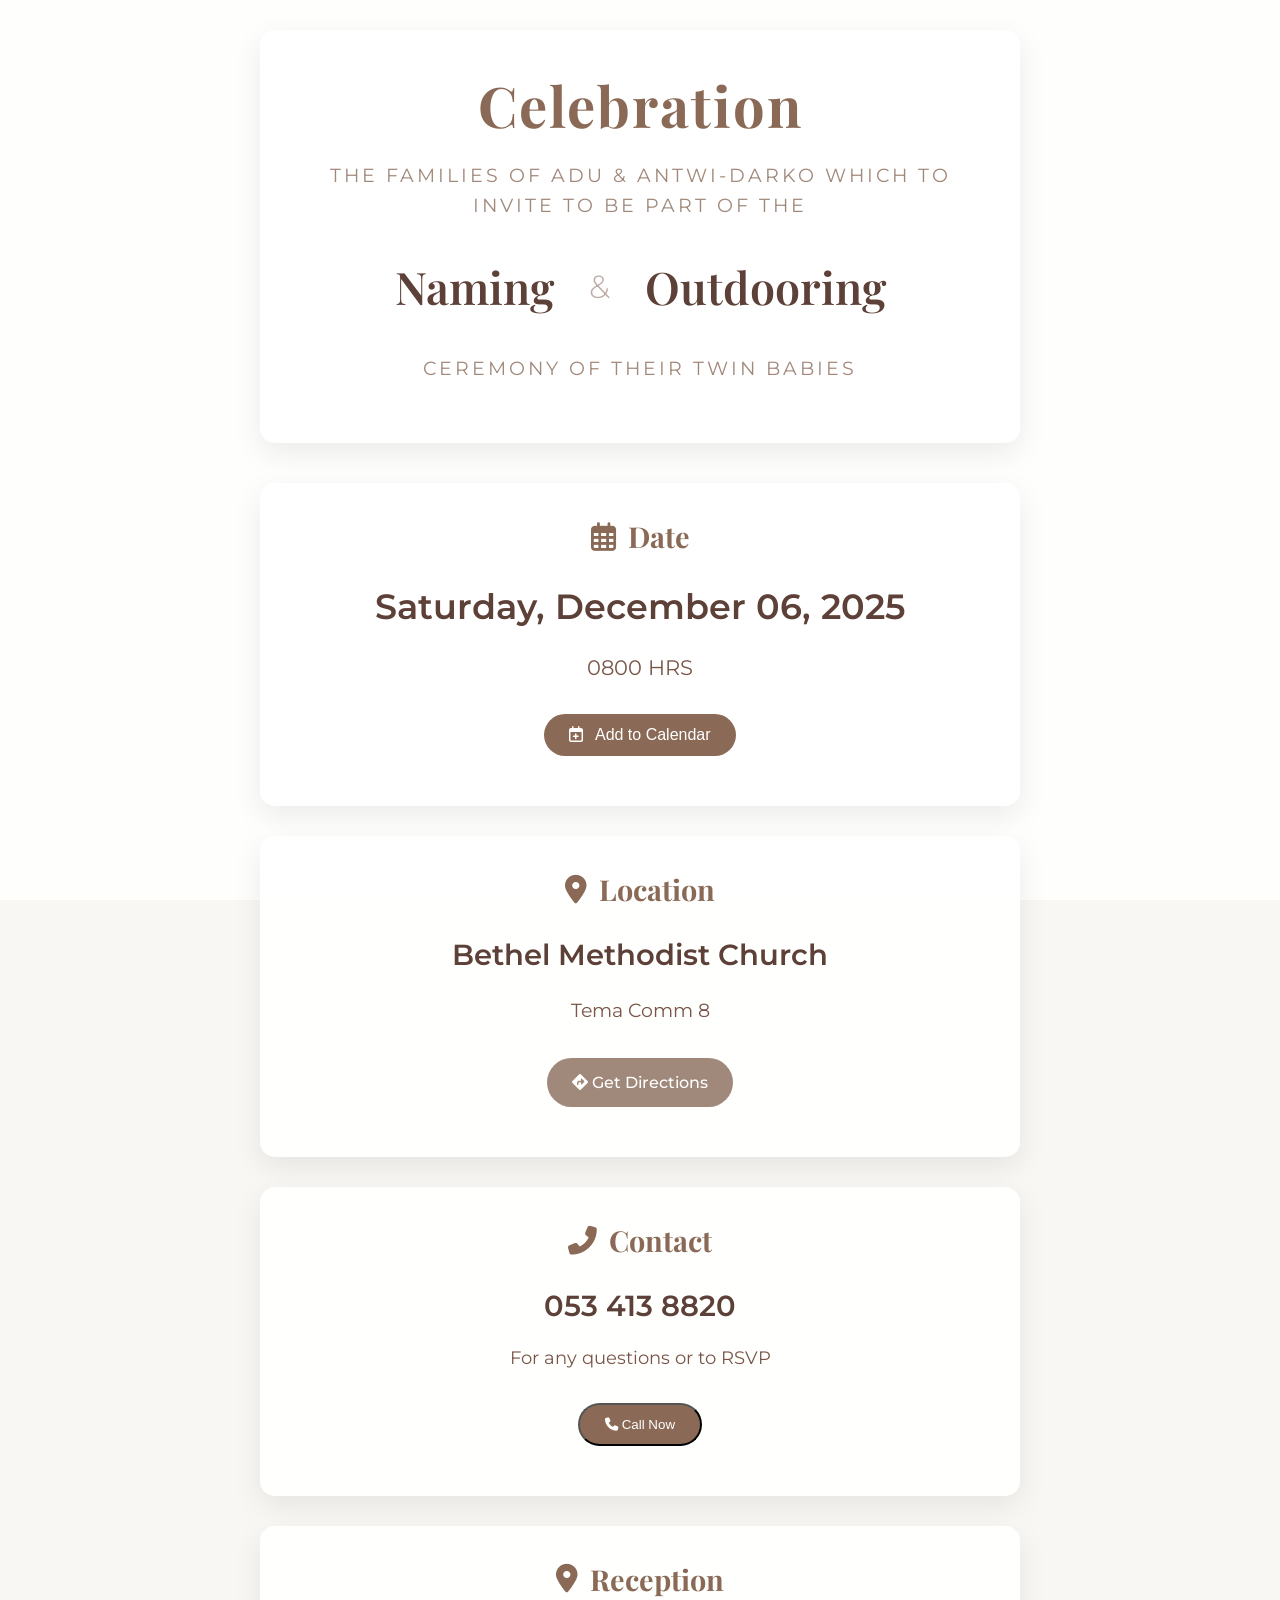
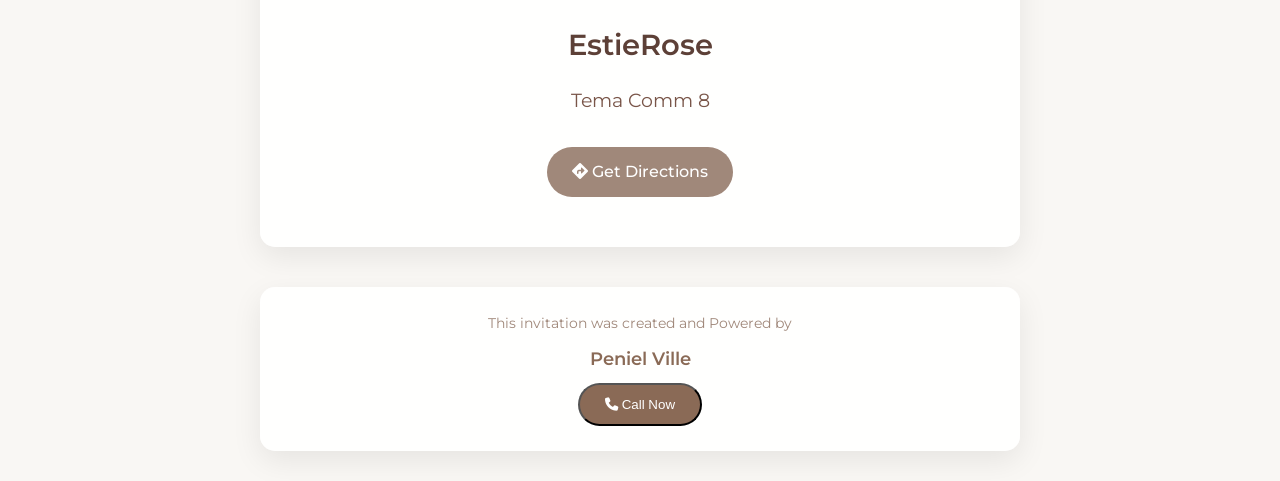
==== index.html @ 97fcf3f8 "update on file name" ====
<!DOCTYPE html>
<html lang="en">
<head>
    <meta charset="UTF-8">
    <meta name="viewport" content="width=device-width, initial-scale=1.0">
    <title>Adu & Antwi-Darko - Outdooring Ceremony Invitation</title>
    <link rel="stylesheet" href="https://cdnjs.cloudflare.com/ajax/libs/font-awesome/6.4.0/css/all.min.css">
    <link href="https://fonts.googleapis.com/css2?family=Playfair+Display:wght@400;600;700&family=Montserrat:wght@300;400;500&display=swap" rel="stylesheet">
    <link rel="stylesheet" href="/style.css">
   <link rel="stylesheet" href="/responsive.css">
</head>
<body>
    <div class="container">
        <header>
            <h1>Celebration</h1>
            <div class="subtitle">The Families of Adu & Antwi-Darko which to invite to be part of the</div>
            
            <div class="couple-names">
                <div class="name">Naming</div>
                <div class="and">&</div>
                <div class="name">Outdooring</div>
            </div>
            
            <p class="subtitle">Ceremony of their twin babies</p>
        </header>
        
        <!-- Date & Calendar Section -->
        <div class="section">
            <h2 class="section-title"><i class="far fa-calendar-alt"></i> Date</h2>
            <div class="date-info">
                <div class="date">Saturday, December 06, 2025</div>
                <div class="time">0800 HRS</div>
                <button class="calendar-btn" id="addToCalendarBtn">
                    <i class="far fa-calendar-plus"></i> Add to Calendar
                </button>
            </div>
        </div>
        
        <!-- Location Section -->
        <div class="section">
            <h2 class="section-title"><i class="fas fa-map-marker-alt"></i> Location</h2>
            <div class="location-info">
                <div class="location">Bethel Methodist Church</div>
                <div class="address">Tema Comm 8</div>
                <a target="_blank" href="https://maps.app.goo.gl/rVMwkoLLuGjv6kPw7?g_st=ipc" class="map-btn">
                    <i class="fas fa-directions"></i> Get Directions
                </a>
            </div>
        </div>
        
        <!-- Contact Section -->
        <div class="section">
            <h2 class="section-title"><i class="fas fa-phone-alt"></i> Contact</h2>
            <div class="contact-info">
                <div class="phone-number">053 413 8820</div>
                <div class="phone-subtext">For any questions or to RSVP</div>
                <button class="call-btn" id="contactCallBtn">
                    <i class="fas fa-phone"></i> Call Now
                </button>
            </div>
        </div>
        
        <!-- Reception Section -->
        <div class="section">
            <h2 class="section-title"><i class="fas fa-map-marker-alt"></i> Reception</h2>
            <div class="location-info">
                <div class="location">EstieRose</div>
                <div class="address">Tema Comm 8</div>
                <a target="_blank" href="https://maps.app.goo.gl/viGDdYcareRw3Sb57?g_st=am

Reception @EstieRose Comm 8, Tema." class="map-btn">
                    <i class="fas fa-directions"></i> Get Directions
                </a>
            </div>
        </div>
        
        <footer>
            <p>This invitation was created and Powered by</p>
            <div class="footer-logo">Peniel Ville</div>
            <button class="call-btn" id="footerCallBtn">
                    <i class="fas fa-phone"></i> Call Now
                </button>
        </footer>
    </div>
    
    <!-- Contact Modal -->
    <div id="contactModal" class="modal">
        <div class="modal-content">
            <span class="close-btn" id="closeContactModal">&times;</span>
            <h2 class="section-title" style="justify-content: flex-start; margin-bottom: 30px;">
                <i class="fas fa-phone-alt"></i> Contact Numbers
            </h2>
            <p style="margin-bottom: 25px; color: #666;">Choose a number to call:</p>
            
            <div class="contact-options">
                <a href="tel:233534138820" class="contact-option">
                    <i class="fas fa-phone"></i>
                    <span>053 413 8820</span>
                </a>
                <a href="tel:233269397654" class="contact-option">
                    <i class="fas fa-phone"></i>
                    <span>026 939 7654</span>
                </a>
            </div>
        </div>
    </div>

    <div id="contactModals" class="modal">
        <div class="modal-content">
            <span class="close-btn" id="closeContactModal">&times;</span>
            <h2 class="section-title" style="justify-content: flex-start; margin-bottom: 30px;">
                <i class="fas fa-phone-alt"></i> Contact Numbers
            </h2>
            <p style="margin-bottom: 25px; color: #666;">Choose a number to call:</p>
            
            <div class="contact-options">
                <a href="tel:233574428980" class="contact-option">
                    <i class="fas fa-phone"></i>
                    <span>057 442 8980</span>
                </a>
                <a href="tel:233249356352" class="contact-option">
                    <i class="fas fa-phone"></i>
                    <span>024 935 6352</span>
                </a>
            </div>
        </div>
    </div>
    
    <!-- Calendar Modal -->
    <div id="calendarModal" class="modal">
        <div class="modal-content">
            <span class="close-btn" id="closeModal">&times;</span>
            <h2 class="section-title" style="justify-content: flex-start; margin-bottom: 30px;">
                <i class="far fa-calendar-alt"></i> Add to Calendar
            </h2>
            <p style="margin-bottom: 20px; color: #666;">Select your calendar to add this event:</p>
            
            <div class="calendar-options">
                <a href="#" class="calendar-option" id="googleCalendar">
                    <i class="fab fa-google"></i>
                    <span>Google Calendar</span>
                </a>
                <a href="#" class="calendar-option" id="appleCalendar">
                    <i class="fab fa-apple"></i>
                    <span>Apple Calendar</span>
                </a>
                <a href="#" class="calendar-option" id="outlookCalendar">
                    <i class="fab fa-microsoft"></i>
                    <span>Outlook</span>
                </a>
                <a href="#" class="calendar-option" id="downloadIcs">
                    <i class="fas fa-download"></i>
                    <span>Download .ics file</span>
                </a>
            </div>
        </div>
    </div>

    <script>
        // Contact Modal Functionality
        const contactCallBtn = document.getElementById('contactCallBtn');
        const footerCallBtn = document.getElementById('footerCallBtn');
        const contactModals = document.getElementById('contactModals');
        const closeContactModal = document.getElementById('closeContactModal');
        
        // Open contact modal when "Call Now" is clicked
        contactCallBtn.addEventListener('click', function() {
            contactModal.style.display = 'flex';
        });
        
        footerCallBtn.addEventListener('click', function() {
            contactModals.style.display = 'flex';
        });
        
        // Close modal when X is clicked
        closeContactModal.addEventListener('click', function() {
            contactModal.style.display = 'none';
        });
        closeContactModal.addEventListener('click', function() {
            contactModals.style.display = 'none';
        });
        
        // Close modal when clicking outside of it
        window.addEventListener('click', function(event) {
            if (event.target === contactModal) {
                contactModal.style.display = 'none';
            }
        });
        
        // Calendar Modal Functionality
        const calendarBtn = document.getElementById('addToCalendarBtn');
        const calendarModal = document.getElementById('calendarModal');
        const closeModal = document.getElementById('closeModal');
        
        // Open modal when "Add to Calendar" is clicked
        calendarBtn.addEventListener('click', function() {
            calendarModal.style.display = 'flex';
        });
        
        // Close modal when X is clicked
        closeModal.addEventListener('click', function() {
            calendarModal.style.display = 'none';
        });
        
        // Close modal when clicking outside of it
        window.addEventListener('click', function(event) {
            if (event.target === calendarModal) {
                calendarModal.style.display = 'none';
            }
        });
        
        // Calendar option click handlers
        document.getElementById('googleCalendar').addEventListener('click', function(e) {
            e.preventDefault();
            const eventTitle = 'Naming & Outdooring Ceremony - Adu & Antwi-Darko';
            const eventDescription = 'Naming and Outdooring ceremony of twin babies';
            const location = 'Bethel Methodist Church, Tema Comm 8';
            const startDate = '20251206T080000';
            const endDate = '20251206T120000';
            
            const googleCalendarUrl = `https://calendar.google.com/calendar/render?action=TEMPLATE&text=${encodeURIComponent(eventTitle)}&details=${encodeURIComponent(eventDescription)}&location=${encodeURIComponent(location)}&dates=${startDate}/${endDate}`;
            window.open(googleCalendarUrl, '_blank');
        });
        
        document.getElementById('appleCalendar').addEventListener('click', function(e) {
            e.preventDefault();
            const icsContent = generateICSContent();
            const blob = new Blob([icsContent], { type: 'text/calendar' });
            const url = URL.createObjectURL(blob);
            const link = document.createElement('a');
            link.href = url;
            link.download = 'naming-outdooring.ics';
            document.body.appendChild(link);
            link.click();
            document.body.removeChild(link);
            URL.revokeObjectURL(url);
        });
        
        document.getElementById('outlookCalendar').addEventListener('click', function(e) {
            e.preventDefault();
            const eventTitle = 'Naming & Outdooring Ceremony - Adu & Antwi-Darko';
            const eventDescription = 'Naming and Outdooring ceremony of twin babies';
            const location = 'Bethel Methodist Church, Tema Comm 8';
            const startDate = '2025-12-06T08:00:00';
            const endDate = '2025-12-06T12:00:00';
            
            const outlookUrl = `https://outlook.live.com/calendar/0/deeplink/compose?subject=${encodeURIComponent(eventTitle)}&body=${encodeURIComponent(eventDescription)}&location=${encodeURIComponent(location)}&startdt=${encodeURIComponent(startDate)}&enddt=${encodeURIComponent(endDate)}`;
            window.open(outlookUrl, '_blank');
        });
        
        document.getElementById('downloadIcs').addEventListener('click', function(e) {
            e.preventDefault();
            const icsContent = generateICSContent();
            const blob = new Blob([icsContent], { type: 'text/calendar' });
            const url = URL.createObjectURL(blob);
            const link = document.createElement('a');
            link.href = url;
            link.download = 'naming-outdooring.ics';
            document.body.appendChild(link);
            link.click();
            document.body.removeChild(link);
            URL.revokeObjectURL(url);
        });
        
        // Function to generate ICS file content
        function generateICSContent() {
            const icsContent = `BEGIN:VCALENDAR
VERSION:2.0
PRODID:-//Naming & Outdooring Ceremony//EN
CALSCALE:GREGORIAN
METHOD:PUBLISH
X-WR-CALNAME:Naming & Outdooring Ceremony
X-WR-TIMEZONE:Africa/Accra
BEGIN:VEVENT
UID:naming-outdooring-2025@example.com
DTSTAMP:20251203T000000Z
DTSTART:20251206T080000
DTEND:20251206T120000
SUMMARY:Naming & Outdooring Ceremony - Adu & Antwi-Darko
DESCRIPTION:Naming and Outdooring ceremony of the twin babies of the Adu & Antwi-Darko families
LOCATION:Bethel Methodist Church, Tema Comm 8, Ghana
STATUS:CONFIRMED
SEQUENCE:0
END:VEVENT
END:VCALENDAR`;
            return icsContent;
        }
        
        // Map button click handler
        // document.querySelector('.map-btn').addEventListener('click', function(e) {
        //     e.preventDefault();
        //     alert('This would open a map to the location. ');
        // });
        
        // Gift registry button click handler
        document.querySelector('.gift-btn').addEventListener('click', function(e) {
            e.preventDefault();
            alert('This would open the gift registry. This is a demo.');
        });
        
        // Add some visual effect when page loads
        document.addEventListener('DOMContentLoaded', function() {
            const sections = document.querySelectorAll('.section');
            sections.forEach((section, index) => {
                section.style.opacity = '0';
                section.style.transform = 'translateY(20px)';
                
                setTimeout(() => {
                    section.style.transition = 'opacity 0.6s ease, transform 0.6s ease';
                    section.style.opacity = '1';
                    section.style.transform = 'translateY(0)';
                }, 300 + (index * 200));
            });
        });
    </script>
</body>
</html>
---- style.css ----
* {
            margin: 0;
            padding: 0;
            box-sizing: border-box;
        }
        
        body {
            font-family: 'Montserrat', sans-serif;
            background-color: #f9f7f4;
            color: #333;
            line-height: 1.6;
            background-image: url('https://images.unsplash.com/photo-1511795409834-ef04bbd61622?ixlib=rb-1.2.1&auto=format&fit=crop&w=1350&q=80');
            background-size: cover;
            background-position: center;
            background-attachment: fixed;
            position: relative;
        }
        
        body::before {
            content: '';
            position: fixed;
            top: 0;
            left: 0;
            width: 100%;
            height: 100%;
            background-color: rgba(255, 255, 255, 0.85);
            z-index: -1;
        }
        
        .container {
            max-width: 800px;
            margin: 0 auto;
            padding: 30px 20px;
        }
        
        header {
            text-align: center;
            margin-bottom: 40px;
            padding: 30px;
            background-color: rgba(255, 255, 255, 0.9);
            border-radius: 15px;
            box-shadow: 0 10px 30px rgba(0, 0, 0, 0.08);
        }
        
        h1 {
            font-family: 'Playfair Display', serif;
            font-size: 3.5rem;
            font-weight: 700;
            color: #8a6a56;
            margin-bottom: 10px;
            letter-spacing: 2px;
        }
        
        .subtitle {
            font-size: 1.2rem;
            color: #a0887a;
            font-weight: 400;
            letter-spacing: 3px;
            text-transform: uppercase;
            margin-bottom: 30px;
        }
        
        .couple-names {
            display: flex;
            justify-content: center;
            align-items: center;
            margin: 30px 0;
            flex-wrap: wrap;
        }
        
        .name {
            font-family: 'Playfair Display', serif;
            font-size: 2.8rem;
            font-weight: 600;
            color: #5d4037;
            padding: 0 25px;
            position: relative;
        }
        
        .and {
            font-size: 2rem;
            color: #bcaaa4;
            font-weight: 300;
            margin: 0 10px;
        }
        
        .section {
            background-color: rgba(255, 255, 255, 0.9);
            border-radius: 15px;
            padding: 30px;
            margin-bottom: 30px;
            box-shadow: 0 10px 30px rgba(0, 0, 0, 0.08);
        }
        
        .section-title {
            font-family: 'Playfair Display', serif;
            font-size: 1.8rem;
            color: #8a6a56;
            margin-bottom: 20px;
            text-align: center;
            display: flex;
            align-items: center;
            justify-content: center;
        }
        
        .section-title i {
            margin-right: 12px;
        }
        
        .date-info, .location-info, .contact-info, .gift-info {
            text-align: center;
            margin: 20px 0;
        }
        
        .date {
            font-size: 2.2rem;
            font-weight: 600;
            color: #5d4037;
            margin-bottom: 15px;
        }
        
        .time {
            font-size: 1.3rem;
            color: #795548;
            margin-bottom: 20px;
        }
        
        .calendar-btn {
            display: inline-block;
            background-color: #8a6a56;
            color: white;
            padding: 12px 25px;
            border-radius: 50px;
            text-decoration: none;
            font-weight: 500;
            margin-top: 10px;
            transition: all 0.3s ease;
            border: none;
            cursor: pointer;
            font-size: 1rem;
        }
        
        .calendar-btn:hover {
            background-color: #6d5241;
            transform: translateY(-3px);
            box-shadow: 0 5px 15px rgba(0, 0, 0, 0.1);
        }
        
        .calendar-btn i {
            margin-right: 8px;
        }
        
        .location {
            font-size: 1.8rem;
            font-weight: 600;
            color: #5d4037;
            margin-bottom: 15px;
        }
        
        .address {
            font-size: 1.2rem;
            color: #795548;
            margin-bottom: 20px;
            line-height: 1.8;
        }
        
        .map-btn {
            display: inline-block;
            background-color: #a0887a;
            color: white;
            padding: 12px 25px;
            border-radius: 50px;
            text-decoration: none;
            font-weight: 500;
            margin-top: 10px;
            transition: all 0.3s ease;
        }
        
        .map-btn:hover {
            background-color: #8a6a56;
            transform: translateY(-3px);
            box-shadow: 0 5px 15px rgba(0, 0, 0, 0.1);
        }
        
        .phone-number {
            font-size: 1.8rem;
            font-weight: 600;
            color: #5d4037;
            margin-bottom: 15px;
        }
        
        .phone-subtext {
            font-size: 1.1rem;
            color: #795548;
            margin-bottom: 20px;
        }
        
        .call-btn {
            display: inline-block;
            background-color: #8a6a56;
            color: white;
            padding: 12px 25px;
            border-radius: 50px;
            text-decoration: none;
            font-weight: 500;
            margin-top: 10px;
            transition: all 0.3s ease;
        }
        
        .call-btn:hover {
            background-color: #6d5241;
            transform: translateY(-3px);
            box-shadow: 0 5px 15px rgba(0, 0, 0, 0.1);
        }
        
        .gift-text {
            font-size: 1.2rem;
            color: #795548;
            margin-bottom: 25px;
            line-height: 1.8;
        }
        
        .gift-btn {
            display: inline-block;
            background-color: #a0887a;
            color: white;
            padding: 12px 25px;
            border-radius: 50px;
            text-decoration: none;
            font-weight: 500;
            margin-top: 10px;
            transition: all 0.3s ease;
        }
        
        .gift-btn:hover {
            background-color: #8a6a56;
            transform: translateY(-3px);
            box-shadow: 0 5px 15px rgba(0, 0, 0, 0.1);
        }
        
        footer {
            text-align: center;
            margin-top: 40px;
            padding: 25px;
            color: #a0887a;
            font-size: 0.9rem;
            background-color: rgba(255, 255, 255, 0.9);
            border-radius: 15px;
            box-shadow: 0 10px 30px rgba(0, 0, 0, 0.08);
        }
        
        .footer-logo {
            font-weight: 600;
            color: #8a6a56;
            margin-top: 10px;
            font-size: 1.1rem;
        }

        /* Calendar Modal */
        .modal {
            display: none;
            position: fixed;
            z-index: 100;
            left: 0;
            top: 0;
            width: 100%;
            height: 100%;
            background-color: rgba(0, 0, 0, 0.7);
            align-items: center;
            justify-content: center;
        }
        
        .modal-content {
            background-color: white;
            padding: 30px;
            border-radius: 15px;
            width: 90%;
            max-width: 500px;
            box-shadow: 0 15px 40px rgba(0, 0, 0, 0.2);
            position: relative;
        }
        
        .close-btn {
            position: absolute;
            top: 15px;
            right: 20px;
            font-size: 1.8rem;
            color: #8a6a56;
            cursor: pointer;
        }
        
        .calendar-options {
            display: flex;
            flex-direction: column;
            gap: 15px;
            margin-top: 20px;
        }
        
        .calendar-option {
            display: flex;
            align-items: center;
            padding: 15px;
            border: 1px solid #e0e0e0;
            border-radius: 10px;
            transition: all 0.3s ease;
            text-decoration: none;
            color: #333;
        }
        
        .calendar-option:hover {
            background-color: #f5f5f5;
            transform: translateY(-3px);
            box-shadow: 0 5px 15px rgba(0, 0, 0, 0.05);
        }
        
        .calendar-option i {
            font-size: 1.5rem;
            margin-right: 15px;
            color: #8a6a56;
            width: 30px;
        }
        
        .calendar-option span {
            font-weight: 500;
        }

        /* Contact Modal */
        .contact-options {
            display: flex;
            flex-direction: column;
            gap: 15px;
            margin-top: 20px;
        }
        
        .contact-option {
            display: flex;
            align-items: center;
            padding: 15px;
            border: 1px solid #e0e0e0;
            border-radius: 10px;
            transition: all 0.3s ease;
            text-decoration: none;
            color: #333;
        }
        
        .contact-option:hover {
            background-color: #f5f5f5;
            transform: translateY(-3px);
            box-shadow: 0 5px 15px rgba(0, 0, 0, 0.05);
        }
        
        .contact-option i {
            font-size: 1.5rem;
            margin-right: 15px;
            color: #8a6a56;
            width: 30px;
        }
        
        .contact-option span {
            font-weight: 500;
        }
---- responsive.css ----
@media (max-width: 768px) {
            h1 {
                font-size: 2.5rem;
            }
            
            .name {
                font-size: 2rem;
            }
            
            .date {
                font-size: 1.8rem;
            }
            
            .phone-number {
                font-size: 1.5rem;
            }
            
            .container {
                padding: 15px;
            }
            
            .section {
                padding: 20px;
            }
        }
        
        @media (max-width: 480px) {
            .couple-names {
                flex-direction: column;
            }
            
            .name {
                padding: 10px 0;
            }
            
            .and {
                margin: 10px 0;
            }
        }
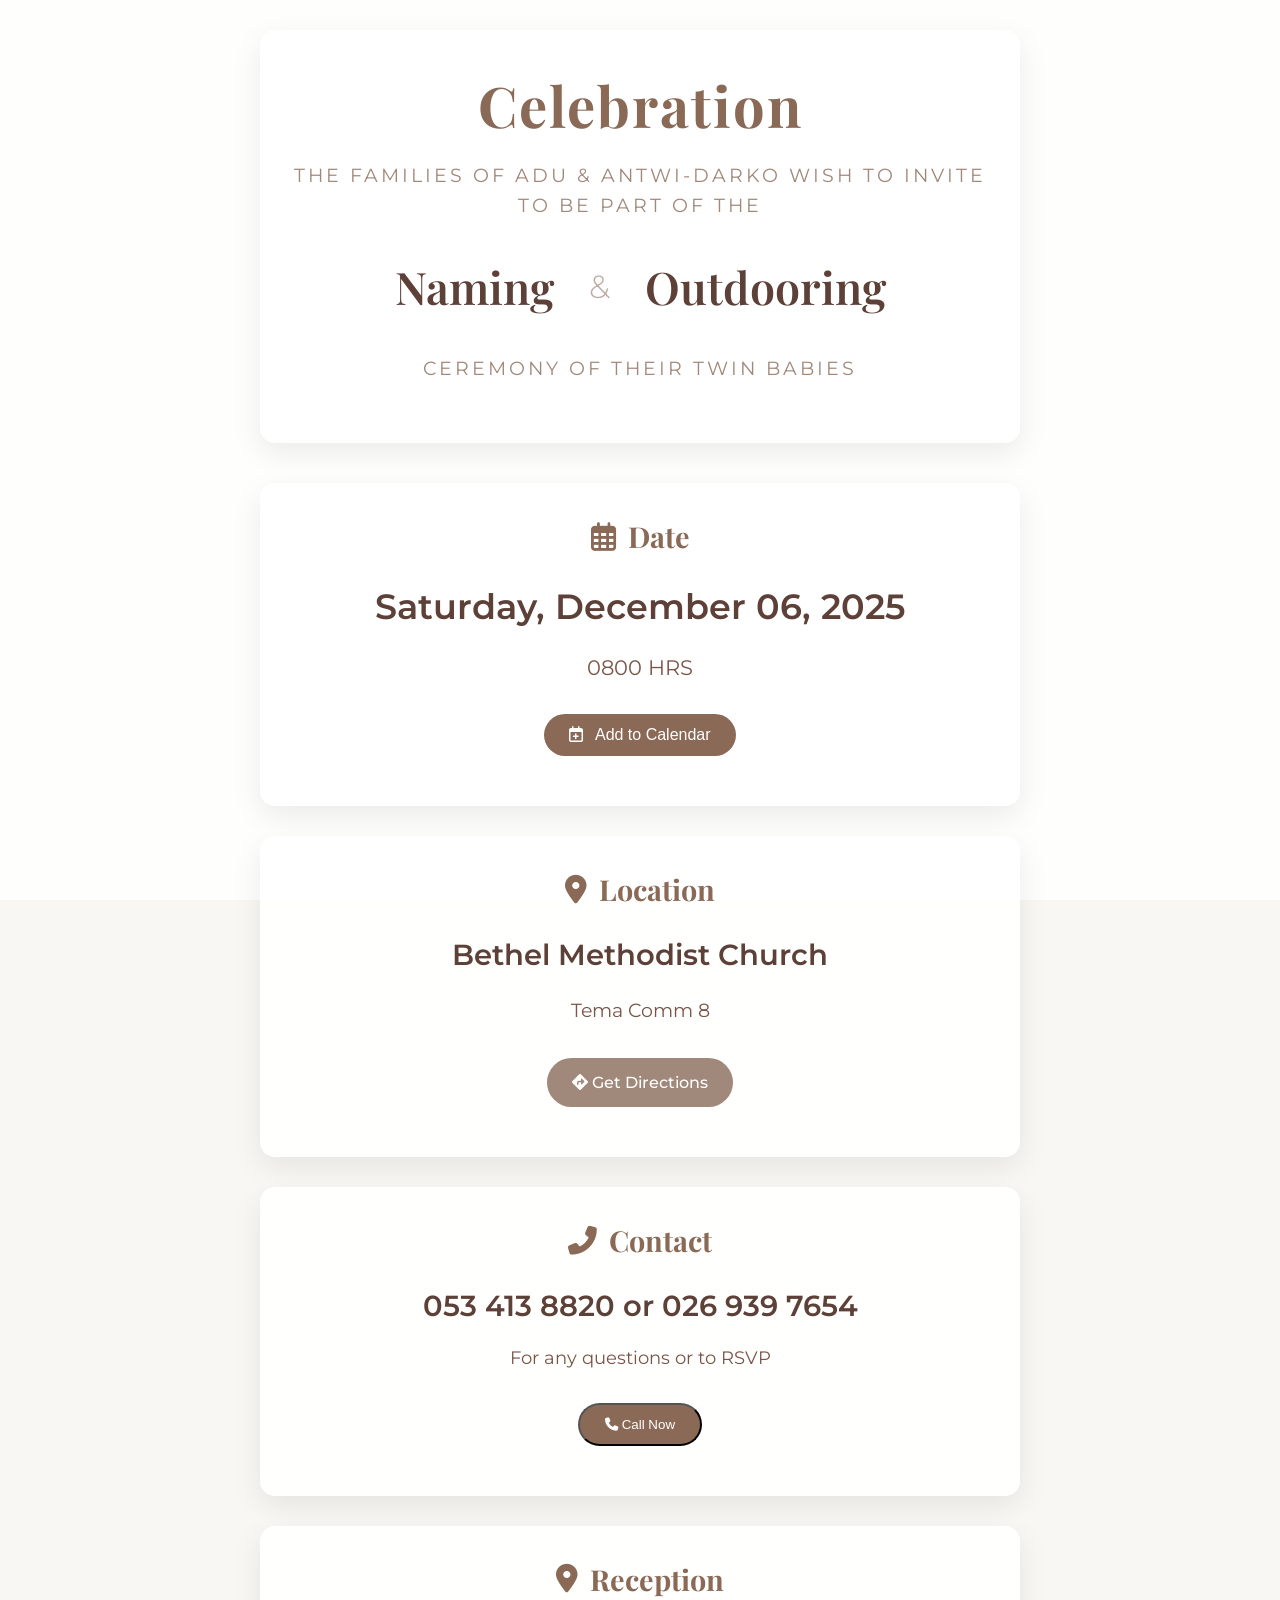
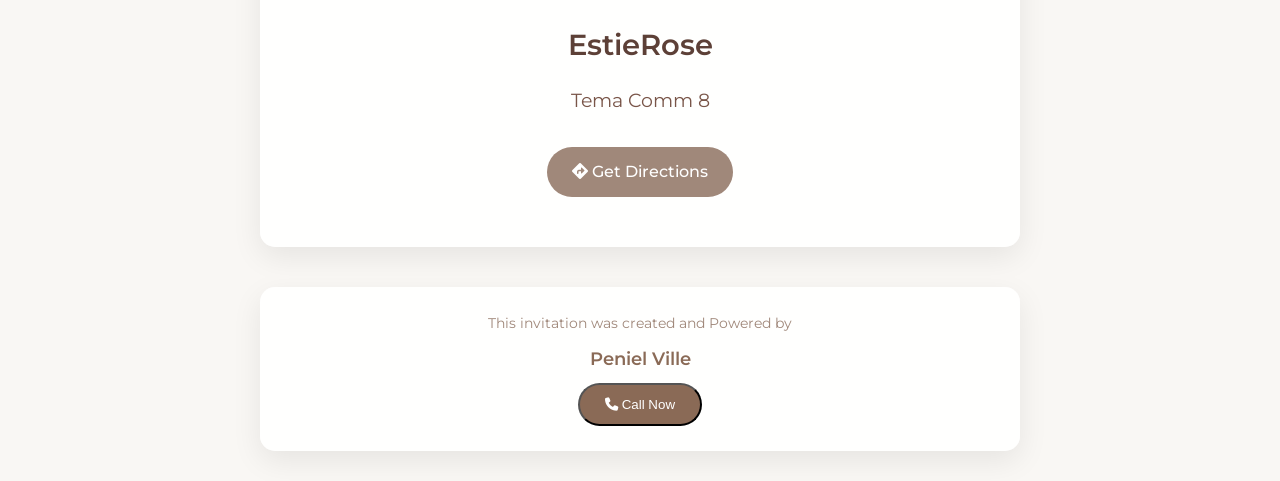
==== commit 9a6a7717: "update" ====
--- a/index.html
+++ b/index.html
@@ -13,7 +13,7 @@
     <div class="container">
         <header>
             <h1>Celebration</h1>
-            <div class="subtitle">The Families of Adu & Antwi-Darko which to invite to be part of the</div>
+            <div class="subtitle">The Families of Adu & Antwi-Darko wish to invite to be part of the</div>
             
             <div class="couple-names">
                 <div class="name">Naming</div>
@@ -52,7 +52,7 @@
         <div class="section">
             <h2 class="section-title"><i class="fas fa-phone-alt"></i> Contact</h2>
             <div class="contact-info">
-                <div class="phone-number">053 413 8820</div>
+                <div class="phone-number">053 413 8820 or 026 939 7654</div>
                 <div class="phone-subtext">For any questions or to RSVP</div>
                 <button class="call-btn" id="contactCallBtn">
                     <i class="fas fa-phone"></i> Call Now
@@ -107,7 +107,7 @@
 
     <div id="contactModals" class="modal">
         <div class="modal-content">
-            <span class="close-btn" id="closeContactModal">&times;</span>
+            <span class="close-btn" id="closeContactModals">&times;</span>
             <h2 class="section-title" style="justify-content: flex-start; margin-bottom: 30px;">
                 <i class="fas fa-phone-alt"></i> Contact Numbers
             </h2>
@@ -160,30 +160,38 @@
         // Contact Modal Functionality
         const contactCallBtn = document.getElementById('contactCallBtn');
         const footerCallBtn = document.getElementById('footerCallBtn');
+        const contactModal = document.getElementById('contactModal');
         const contactModals = document.getElementById('contactModals');
         const closeContactModal = document.getElementById('closeContactModal');
-        
-        // Open contact modal when "Call Now" is clicked
+        const closeContactModals = document.getElementById('closeContactModals');
+        
+        // Open contact modal when "Call Now" is clicked in Contact section
         contactCallBtn.addEventListener('click', function() {
             contactModal.style.display = 'flex';
         });
         
+        // Open contact modal when "Call Now" is clicked in Footer
         footerCallBtn.addEventListener('click', function() {
             contactModals.style.display = 'flex';
         });
         
-        // Close modal when X is clicked
+        // Close Contact Section modal when X is clicked
         closeContactModal.addEventListener('click', function() {
             contactModal.style.display = 'none';
         });
-        closeContactModal.addEventListener('click', function() {
+        
+        // Close Footer modal when X is clicked
+        closeContactModals.addEventListener('click', function() {
             contactModals.style.display = 'none';
         });
         
-        // Close modal when clicking outside of it
+        // Close modals when clicking outside of them
         window.addEventListener('click', function(event) {
             if (event.target === contactModal) {
                 contactModal.style.display = 'none';
+            }
+            if (event.target === contactModals) {
+                contactModals.style.display = 'none';
             }
         });
         
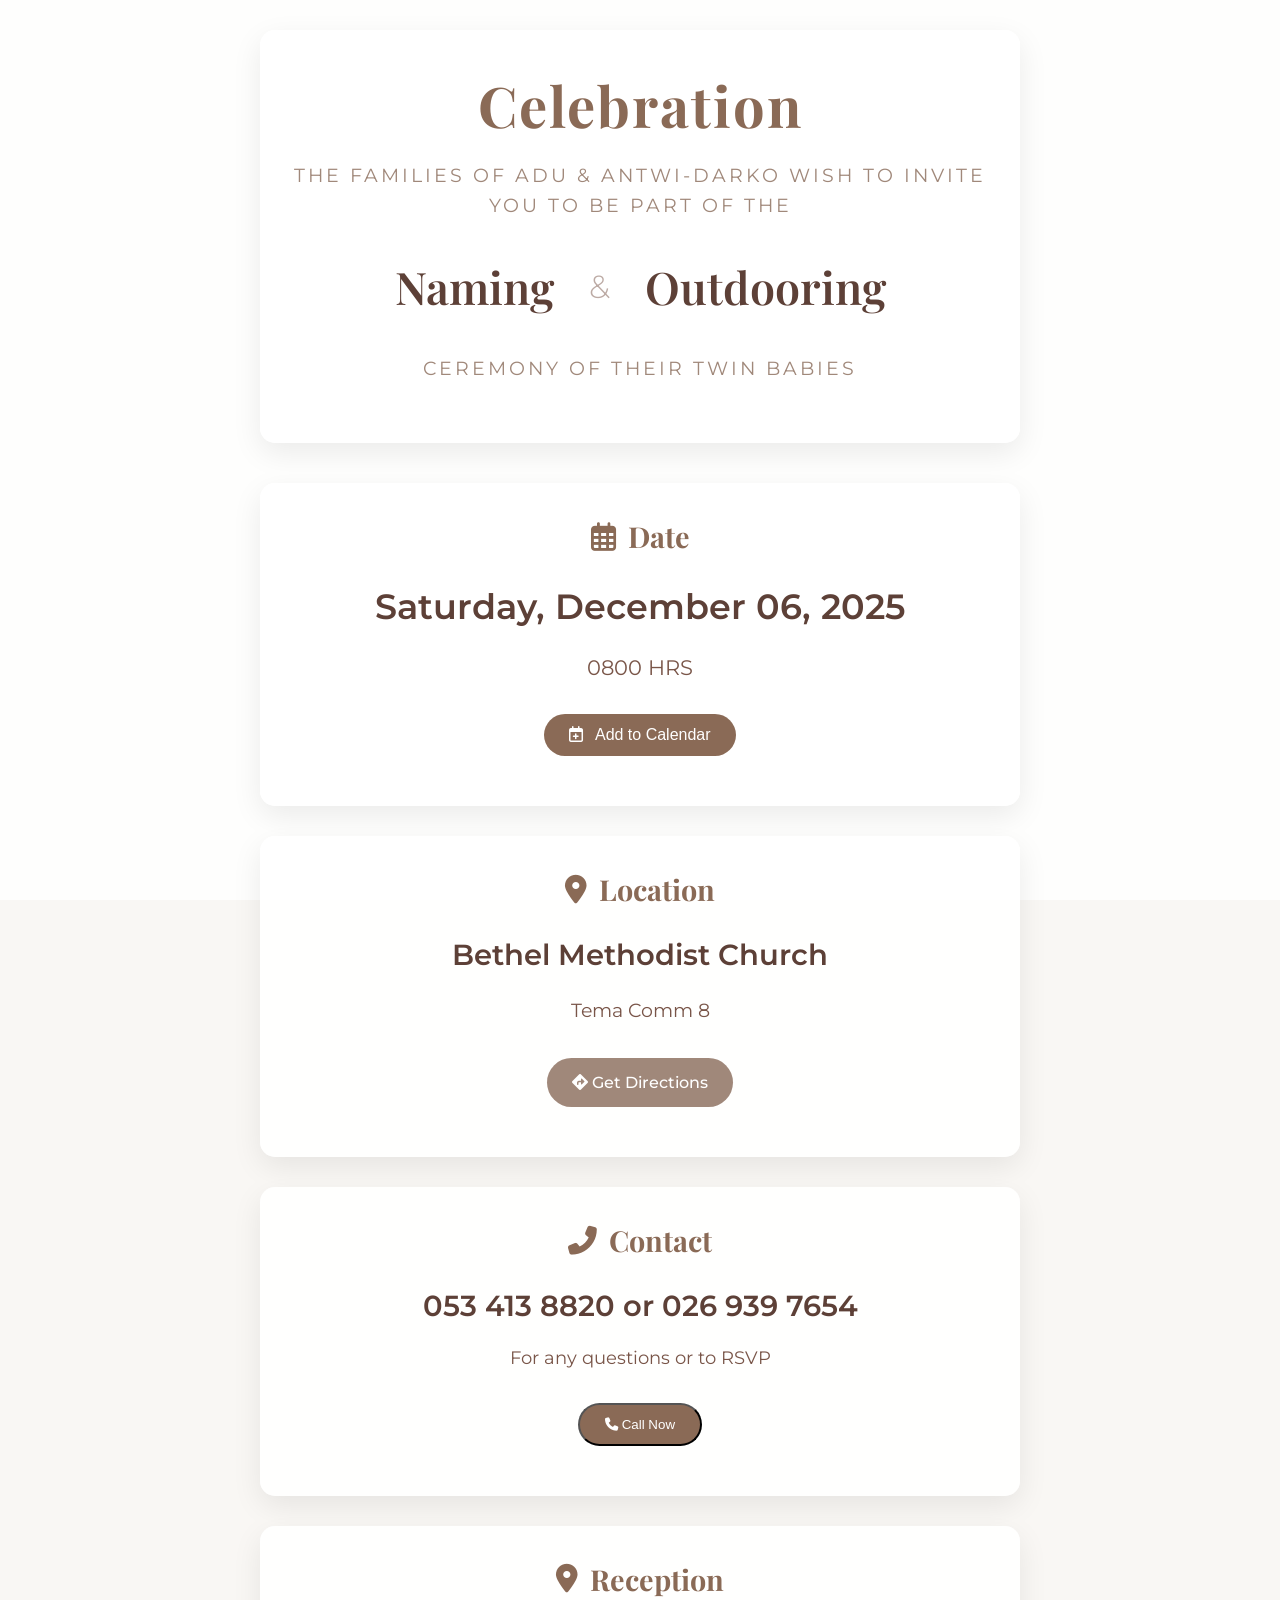
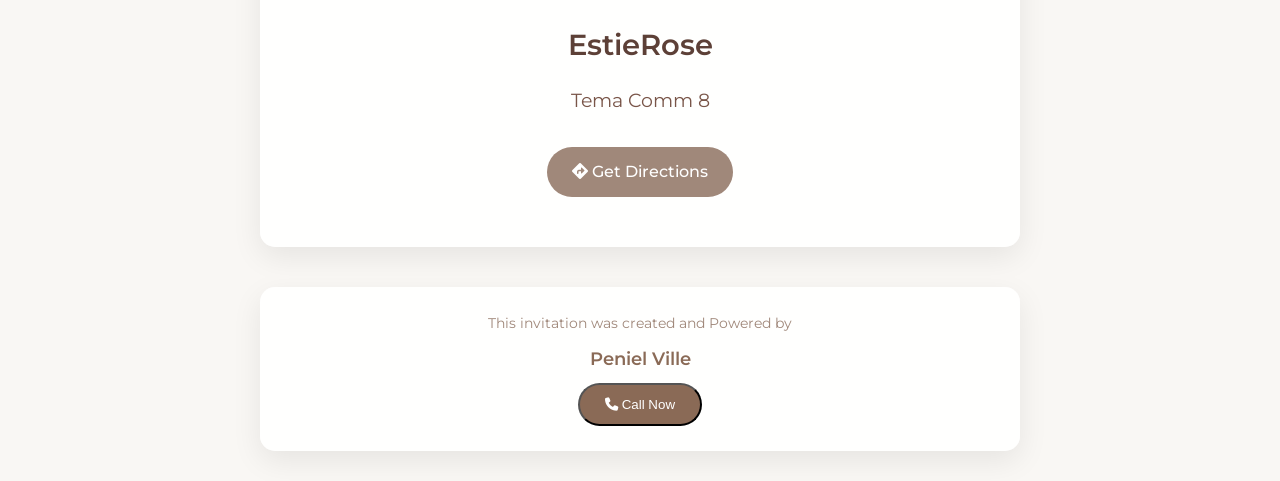
==== commit e28096a7: "update" ====
--- a/index.html
+++ b/index.html
@@ -13,7 +13,7 @@
     <div class="container">
         <header>
             <h1>Celebration</h1>
-            <div class="subtitle">The Families of Adu & Antwi-Darko wish to invite to be part of the</div>
+            <div class="subtitle">The Families of Adu & Antwi-Darko wish to invite you to be part of the</div>
             
             <div class="couple-names">
                 <div class="name">Naming</div>
